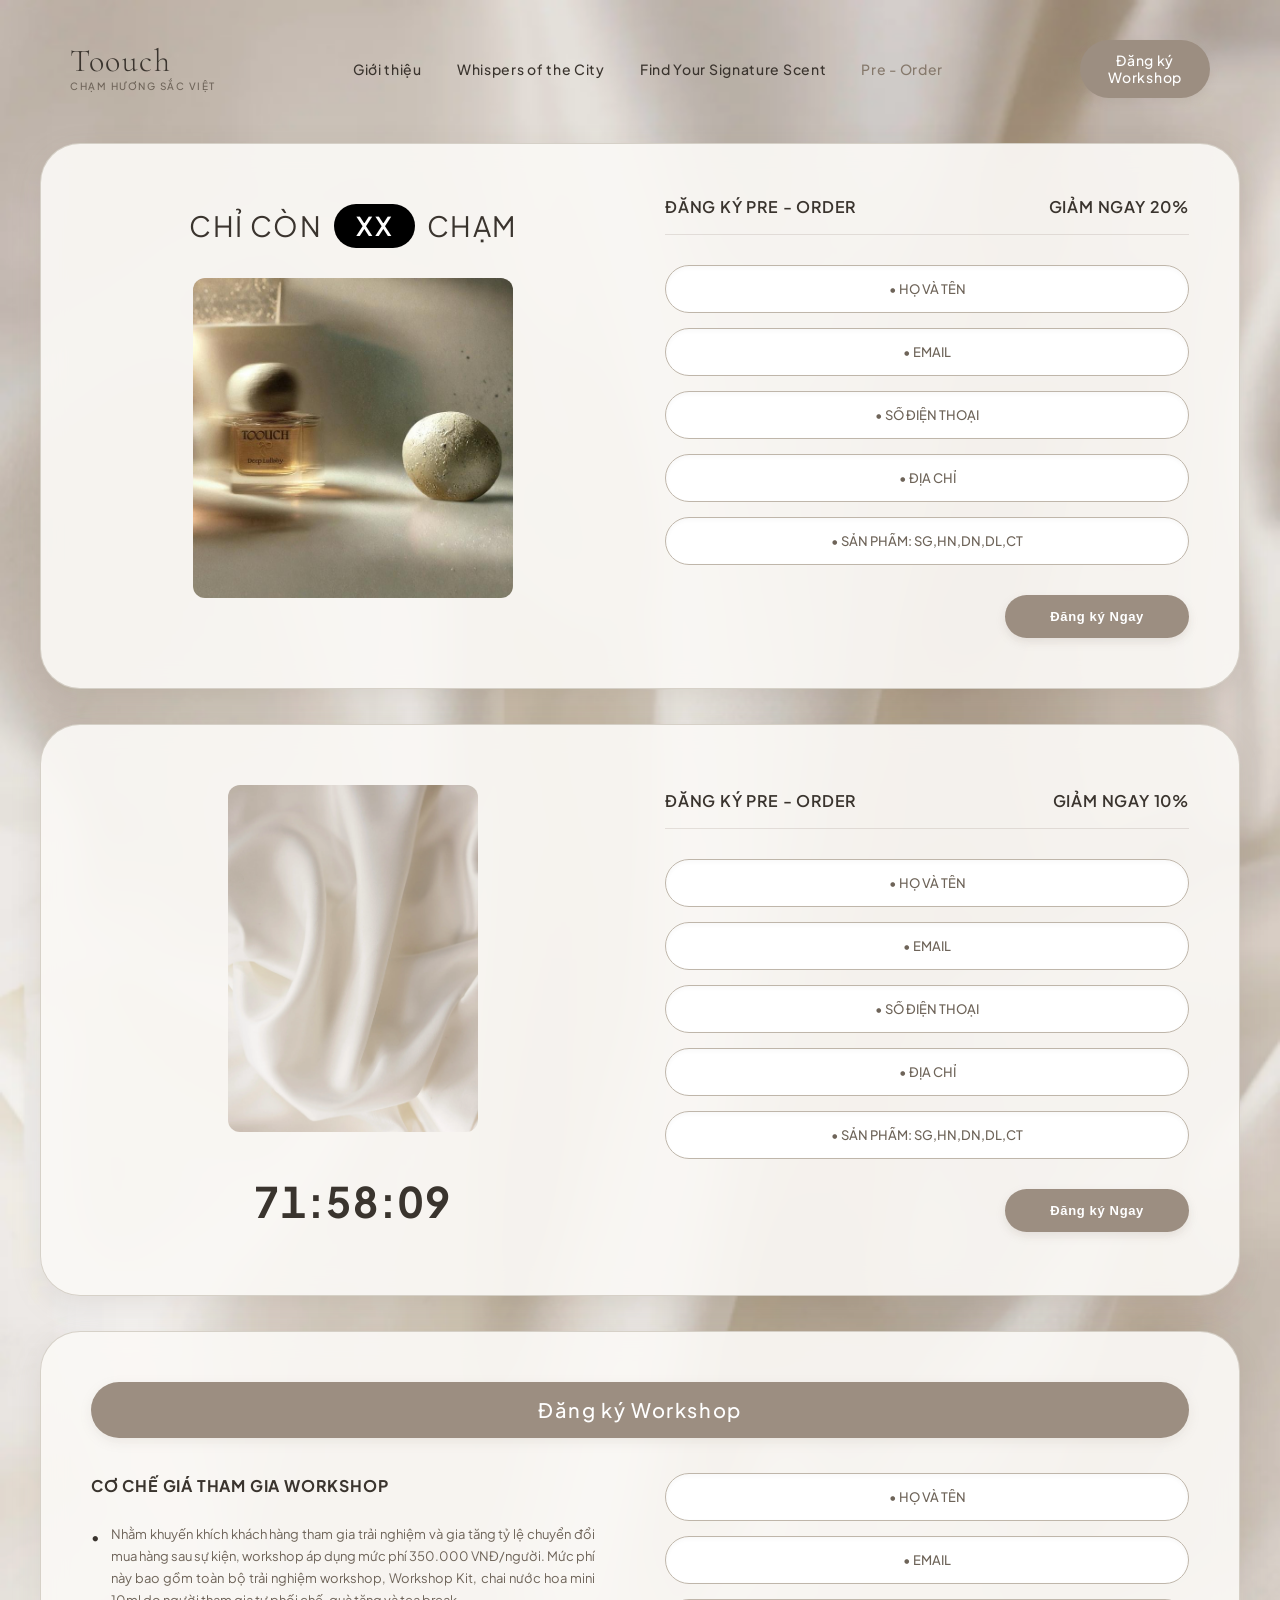
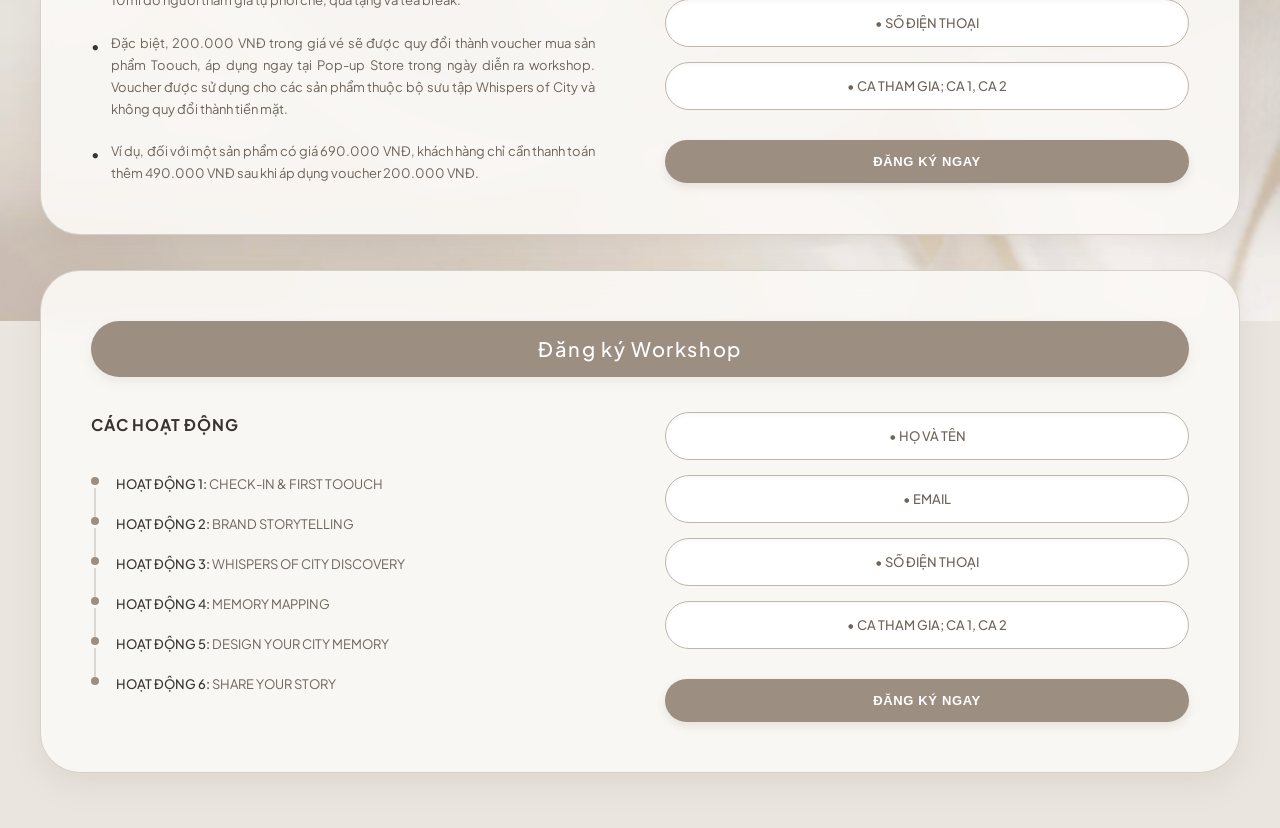
==== order.html @ 0bf2e1f2 "Initial commit of Toouch landing page" ====
<!DOCTYPE html>
<html lang="vi">
<head>
  <meta charset="UTF-8">
  <meta name="viewport" content="width=device-width, initial-scale=1.0">
  <meta name="description" content="Đăng ký Pre-Order và Workshop cùng Toouch - Chạm Hương Sắc Việt.">
  <title>Pre - Order & Đăng ký Workshop | Toouch</title>
  <link rel="stylesheet" href="style.css">
</head>
<body>

  <div class="container">
    <!-- Premium Navigation Header -->
    <header>
      <a href="index.html" class="logo-container">
        <span class="logo-main">Toouch</span>
        <span class="logo-sub">Chạm Hương Sắc Việt</span>
      </a>
      
      <nav>
        <a href="index.html#gioi-thieu">Giới thiệu</a>
        <a href="index.html#whispers">Whispers of the City</a>
        <a href="index.html#find-scent">Find Your Signature Scent</a>
        <a href="order.html" class="active">Pre - Order</a>
      </nav>

      <div class="nav-btn-container">
        <a href="order.html#workshop" class="btn-header">Đăng ký<br>Workshop</a>
      </div>
    </header>

    <!-- 1. PRE-ORDER 20% DISCOUNT SECTION -->
    <section id="pre-order" class="section-card">
      <div class="order-split-layout">
        <!-- Left Side: Status Tag and Perfume Image -->
        <div class="order-left-column">
          <div class="preorder-status-tag">
            CHỈ CÒN <span class="black-pill-tag">xx</span> CHẠM
          </div>
          <div class="preorder-img-wrapper">
            <img src="assets/page_2_img_1.jpeg" class="preorder-img" alt="Toouch Perfume Pre-order 20%">
          </div>
          <!-- Spacer to balance layout -->
          <div></div>
        </div>
        
        <!-- Right Side: Registration Form -->
        <div class="order-right-column">
          <div class="form-header-row">
            <h2 class="form-title">ĐĂNG KÝ PRE - ORDER</h2>
            <span class="discount-highlight">GIẢM NGAY 20%</span>
          </div>
          <form id="preorder-20-form" class="booking-form">
            <div class="form-group">
              <input type="text" class="form-input" placeholder="• HỌ VÀ TÊN" required>
            </div>
            <div class="form-group">
              <input type="email" class="form-input" placeholder="• EMAIL" required>
            </div>
            <div class="form-group">
              <input type="tel" class="form-input" placeholder="• SỐ ĐIỆN THOẠI" required>
            </div>
            <div class="form-group">
              <input type="text" class="form-input" placeholder="• ĐỊA CHỈ" required>
            </div>
            <div class="form-group">
              <input type="text" class="form-input" placeholder="• SẢN PHẨM: SG,HN,DN,DL,CT" required>
            </div>
            <div class="form-submit-row">
              <button type="submit" class="btn-submit">Đăng ký Ngay</button>
            </div>
          </form>
        </div>
      </div>
    </section>

    <!-- 2. PRE-ORDER 10% DISCOUNT SECTION (WITH COUNTDOWN) -->
    <section class="section-card">
      <div class="order-split-layout">
        <!-- Left Side: Portrait Perfume Image and Live Countdown -->
        <div class="order-left-column">
          <div class="preorder-img-wrapper portrait">
            <img src="assets/page_2_img_2.png" class="preorder-img" alt="Toouch Perfume Pre-order 10%">
          </div>
          <div id="countdown-timer" class="countdown-timer">71:58:12</div>
        </div>
        
        <!-- Right Side: Registration Form -->
        <div class="order-right-column">
          <div class="form-header-row">
            <h2 class="form-title">ĐĂNG KÝ PRE - ORDER</h2>
            <span class="discount-highlight">GIẢM NGAY 10%</span>
          </div>
          <form id="preorder-10-form" class="booking-form">
            <div class="form-group">
              <input type="text" class="form-input" placeholder="• HỌ VÀ TÊN" required>
            </div>
            <div class="form-group">
              <input type="email" class="form-input" placeholder="• EMAIL" required>
            </div>
            <div class="form-group">
              <input type="tel" class="form-input" placeholder="• SỐ ĐIỆN THOẠI" required>
            </div>
            <div class="form-group">
              <input type="text" class="form-input" placeholder="• ĐỊA CHỈ" required>
            </div>
            <div class="form-group">
              <input type="text" class="form-input" placeholder="• SẢN PHẨM: SG,HN,DN,DL,CT" required>
            </div>
            <div class="form-submit-row">
              <button type="submit" class="btn-submit">Đăng ký Ngay</button>
            </div>
          </form>
        </div>
      </div>
    </section>

    <!-- 3. WORKSHOP PRICING & MECHANICS SECTION -->
    <section id="workshop" class="section-card">
      <div class="workshop-header-bar">Đăng ký Workshop</div>
      
      <div class="order-split-layout">
        <!-- Left Side: Pricing mechanics & details -->
        <div class="workshop-left-column">
          <h3 class="workshop-column-title">CƠ CHẾ GIÁ THAM GIA WORKSHOP</h3>
          <ul class="workshop-details-list">
            <li>
              Nhằm khuyến khích khách hàng tham gia trải nghiệm và gia tăng tỷ lệ chuyển đổi mua hàng sau sự kiện,
              workshop áp dụng mức phí 350.000 VNĐ/người. Mức phí này bao gồm toàn bộ trải nghiệm workshop,
              Workshop Kit, chai nước hoa mini 10ml do người tham gia tự phối chế, quà tặng và tea break.
            </li>
            <li>
              Đặc biệt, 200.000 VNĐ trong giá vé sẽ được quy đổi thành voucher mua sản phẩm Toouch, áp dụng ngay
              tại Pop-up Store trong ngày diễn ra workshop. Voucher được sử dụng cho các sản phẩm thuộc bộ
              sưu tập Whispers of City và không quy đổi thành tiền mặt.
            </li>
            <li>
              Ví dụ, đối với một sản phẩm có giá 690.000 VNĐ, khách hàng chỉ cần thanh toán thêm 490.000 VNĐ
              sau khi áp dụng voucher 200.000 VNĐ.
            </li>
          </ul>
        </div>
        
        <!-- Right Side: Registration Form -->
        <div class="order-right-column">
          <form id="workshop-pricing-form" class="booking-form">
            <div class="form-group">
              <input type="text" class="form-input" placeholder="• HỌ VÀ TÊN" required>
            </div>
            <div class="form-group">
              <input type="email" class="form-input" placeholder="• EMAIL" required>
            </div>
            <div class="form-group">
              <input type="tel" class="form-input" placeholder="• SỐ ĐIỆN THOẠI" required>
            </div>
            <div class="form-group">
              <input type="text" class="form-input" placeholder="• CA THAM GIA; CA 1, CA 2" required>
            </div>
            <button type="submit" class="btn-submit full-width">ĐĂNG KÝ NGAY</button>
          </form>
        </div>
      </div>
    </section>

    <!-- 4. WORKSHOP ACTIVITIES SECTION -->
    <section class="section-card">
      <div class="workshop-header-bar">Đăng ký Workshop</div>
      
      <div class="order-split-layout">
        <!-- Left Side: List of Workshop activities styled as timeline -->
        <div class="workshop-left-column">
          <h3 class="workshop-column-title">CÁC HOẠT ĐỘNG</h3>
          <div style="margin-top: 10px;">
            <div class="timeline-item">
              <span class="timeline-text">HOẠT ĐỘNG 1:</span> CHECK-IN & FIRST TOOUCH
            </div>
            <div class="timeline-item">
              <span class="timeline-text">HOẠT ĐỘNG 2:</span> BRAND STORYTELLING
            </div>
            <div class="timeline-item">
              <span class="timeline-text">HOẠT ĐỘNG 3:</span> WHISPERS OF CITY DISCOVERY
            </div>
            <div class="timeline-item">
              <span class="timeline-text">HOẠT ĐỘNG 4:</span> MEMORY MAPPING
            </div>
            <div class="timeline-item">
              <span class="timeline-text">HOẠT ĐỘNG 5:</span> DESIGN YOUR CITY MEMORY
            </div>
            <div class="timeline-item">
              <span class="timeline-text">HOẠT ĐỘNG 6:</span> SHARE YOUR STORY
            </div>
          </div>
        </div>
        
        <!-- Right Side: Registration Form -->
        <div class="order-right-column">
          <form id="workshop-activities-form" class="booking-form">
            <div class="form-group">
              <input type="text" class="form-input" placeholder="• HỌ VÀ TÊN" required>
            </div>
            <div class="form-group">
              <input type="email" class="form-input" placeholder="• EMAIL" required>
            </div>
            <div class="form-group">
              <input type="tel" class="form-input" placeholder="• SỐ ĐIỆN THOẠI" required>
            </div>
            <div class="form-group">
              <input type="text" class="form-input" placeholder="• CA THAM GIA; CA 1, CA 2" required>
            </div>
            <button type="submit" class="btn-submit full-width">ĐĂNG KÝ NGAY</button>
          </form>
        </div>
      </div>
    </section>
  </div>

  <script src="script.js"></script>
</body>
</html>
---- style.css ----
/* style.css - Toouch Landing Page Stylesheet */

/* Google Fonts Import */
@import url('https://fonts.googleapis.com/css2?family=Cormorant+Garamond:ital,wght@0,300;0,400;0,600;1,300;1,400&family=Plus+Jakarta+Sans:wght@300;400;500;600;700&display=swap');

/* CSS Variables for Premium Design System */
:root {
  --bg-color: #eae6df;
  --card-bg: #f4f0ea;
  --card-border: #bfb6aa;
  --text-dark: #3a342e;
  --text-muted: #6e6459;
  --accent-brown: #9c8e81;
  --accent-brown-hover: #86796c;
  --accent-card: #e4ded5;
  --font-logo: 'Cormorant Garamond', serif;
  --font-main: 'Plus Jakarta Sans', sans-serif;
  --shadow-subtle: 0 10px 30px rgba(139, 126, 116, 0.15);
  --shadow-input: inset 0 2px 4px rgba(0, 0, 0, 0.03);
}

/* Reset & Base Styles */
* {
  box-sizing: border-box;
  margin: 0;
  padding: 0;
}

html {
  scroll-behavior: smooth;
}

body {
  background-image: url('assets/page_1_img_4.png');
  background-color: var(--bg-color);
  background-repeat: no-repeat;
  background-position: center top;
  background-attachment: fixed;
  background-size: cover;
  font-family: var(--font-main);
  color: var(--text-dark);
  line-height: 1.6;
  padding: 20px 40px;
  min-height: 100vh;
  display: flex;
  flex-direction: column;
  align-items: center;
}

/* Scrollbar styling */
::-webkit-scrollbar {
  width: 8px;
}
::-webkit-scrollbar-track {
  background: var(--bg-color);
}
::-webkit-scrollbar-thumb {
  background: var(--accent-brown);
  border-radius: 4px;
}
::-webkit-scrollbar-thumb:hover {
  background: var(--accent-brown-hover);
}

/* Layout Main Container */
.container {
  max-width: 1200px;
  width: 100%;
}

/* ==========================================================================
   Header / Navigation Styles
   ========================================================================== */
header {
  width: 100%;
  display: flex;
  justify-content: space-between;
  align-items: center;
  padding: 20px 30px;
  margin-bottom: 25px;
}

.logo-container {
  display: flex;
  flex-direction: column;
  align-items: flex-start;
  text-decoration: none;
  color: var(--text-dark);
}

.logo-main {
  font-family: var(--font-logo);
  font-size: 32px;
  font-weight: 300;
  letter-spacing: 0.05em;
  line-height: 1.1;
  text-transform: capitalize;
}

.logo-sub {
  font-size: 10px;
  font-weight: 500;
  letter-spacing: 0.15em;
  text-transform: uppercase;
  color: var(--text-muted);
}

/* Navigation Menu */
nav {
  display: flex;
  align-items: center;
  gap: 35px;
}

nav a {
  text-decoration: none;
  color: var(--text-dark);
  font-size: 14px;
  font-weight: 500;
  letter-spacing: 0.05em;
  transition: color 0.3s ease;
}

nav a:hover, nav a.active {
  color: var(--accent-brown-hover);
}

/* Header Button with Blinking animation indicator */
.nav-btn-container {
  display: flex;
  flex-direction: column;
  align-items: center;
  position: relative;
}

.btn-header {
  background-color: var(--accent-brown);
  color: white;
  text-decoration: none;
  padding: 12px 28px;
  border-radius: 50px;
  font-size: 14px;
  font-weight: 500;
  letter-spacing: 0.05em;
  transition: all 0.3s ease;
  box-shadow: 0 4px 10px rgba(156, 142, 129, 0.2);
  text-align: center;
  white-space: pre-line;
  line-height: 1.2;
  animation: pulse-button 2s infinite ease-in-out;
}

.btn-header:hover {
  background-color: var(--accent-brown-hover);
  transform: translateY(-2px);
  box-shadow: 0 6px 15px rgba(156, 142, 129, 0.35);
  animation-play-state: paused; /* Pause pulsing on hover */
}

/* Pulsing Keyframes for Workshop Button */
@keyframes pulse-button {
  0%, 100% {
    transform: scale(1);
    box-shadow: 0 4px 10px rgba(156, 142, 129, 0.2);
  }
  50% {
    transform: scale(1.04);
    box-shadow: 0 8px 20px rgba(156, 142, 129, 0.45);
    background-color: var(--accent-brown-hover);
  }
}

/* ==========================================================================
   Section Card Styles (Main content wraps)
   ========================================================================== */
.section-card {
  background-color: rgba(250, 248, 245, 0.93);
  backdrop-filter: blur(12px);
  -webkit-backdrop-filter: blur(12px);
  border: 1.5px solid rgba(191, 182, 170, 0.6);
  border-radius: 40px;
  padding: 50px;
  margin-bottom: 35px;
  box-shadow: var(--shadow-subtle);
  position: relative;
  overflow: hidden;
}

/* ==========================================================================
   Page 1 Specific Styles (index.html)
   ========================================================================== */

/* 1. Giới thiệu Section */
.gioi-thieu-content {
  display: grid;
  grid-template-columns: 1.1fr 1.9fr;
  gap: 50px;
  align-items: center;
}

.gioi-thieu-left {
  display: flex;
  justify-content: center;
  position: relative;
}

.gioi-thieu-img-wrapper {
  position: relative;
  width: 100%;
  max-width: 380px;
  aspect-ratio: 1;
}

.gioi-thieu-img {
  width: 100%;
  height: 100%;
  object-fit: cover;
  border-radius: 8px;
}

.gioi-thieu-right {
  display: flex;
  flex-direction: column;
}

.section-title-right {
  font-size: 40px;
  font-weight: 300;
  text-align: right;
  margin-bottom: 30px;
  letter-spacing: 0.05em;
  color: var(--text-dark);
}

.gioi-thieu-text p {
  font-size: 14.5px;
  color: var(--text-muted);
  margin-bottom: 22px;
  text-align: justify;
  line-height: 1.8;
  font-weight: 300;
}

.gioi-thieu-text p:last-child {
  margin-bottom: 0;
}

/* 2. Whispers of the City - Common layout */
.whispers-header {
  display: flex;
  justify-content: space-between;
  align-items: baseline;
  margin-bottom: 40px;
}

.whispers-title {
  font-size: 32px;
  font-weight: 400;
  letter-spacing: 0.03em;
}

.whispers-subtitle {
  font-size: 24px;
  font-weight: 300;
  color: var(--text-muted);
  letter-spacing: 0.03em;
}

/* 3. Whispers of the City - Combined 3D Flip Grid */
.scent-grid {
  display: flex;
  flex-direction: column;
  gap: 40px;
  align-items: center;
}

.scent-row-top {
  display: flex;
  justify-content: center;
  gap: 40px;
  width: 100%;
  flex-wrap: wrap;
}

.scent-row-bottom {
  display: flex;
  justify-content: center;
  gap: 40px;
  width: 100%;
  flex-wrap: wrap;
}

/* 3D Flip Card Container */
.flip-card {
  background-color: transparent;
  width: 230px;
  height: 310px;
  perspective: 1000px;
  cursor: pointer;
}

.flip-card-inner {
  position: relative;
  width: 100%;
  height: 100%;
  text-align: center;
  transition: transform 0.8s cubic-bezier(0.4, 0, 0.2, 1);
  transform-style: preserve-3d;
  box-shadow: 0 4px 15px rgba(0, 0, 0, 0.04);
  border-radius: 45px;
}

.flip-card:hover .flip-card-inner {
  transform: rotateY(180deg);
}

.flip-card-front, .flip-card-back {
  position: absolute;
  width: 100%;
  height: 100%;
  -webkit-backface-visibility: hidden;
  backface-visibility: hidden;
  border-radius: 45px;
  border: none;
}

/* Front Side: Perfume Bottle with Warm Grey Background */
.flip-card-front {
  background-color: #b0a498;
  display: flex;
  justify-content: center;
  align-items: center;
  padding: 30px;
  box-shadow: inset 0 0 20px rgba(0,0,0,0.06);
}

.flip-card-front .bottle-img {
  width: 100%;
  height: auto;
  max-height: 220px;
  object-fit: contain;
  filter: drop-shadow(0 10px 15px rgba(0,0,0,0.18));
  transition: transform 0.4s ease;
}

.flip-card:hover .flip-card-front .bottle-img {
  transform: scale(0.9);
}

/* Back Side: Description and Notes */
.flip-card-back {
  background-color: #ede9e3;
  color: var(--text-dark);
  transform: rotateY(180deg);
  display: flex;
  flex-direction: column;
  align-items: center;
  justify-content: center;
  padding: 25px 20px;
  box-shadow: inset 0 0 20px rgba(0,0,0,0.02);
}

.scent-name {
  font-size: 15px;
  font-weight: 700;
  margin-bottom: 12px;
  color: var(--text-dark);
  letter-spacing: 0.05em;
  text-transform: uppercase;
  border-bottom: 1.5px solid rgba(156, 142, 129, 0.3);
  padding-bottom: 6px;
  width: 80%;
  text-align: center;
}

.scent-desc {
  font-size: 12px;
  color: var(--text-muted);
  line-height: 1.6;
  font-weight: 500;
  text-align: justify;
}

/* 5. Find Your Signature Scent Section */
.signature-content {
  display: flex;
  flex-direction: column;
  align-items: center;
  justify-content: center;
  padding: 70px 50px;
  text-align: center;
}

.signature-link {
  font-family: var(--font-main);
  font-size: 36px;
  font-weight: 400;
  color: var(--text-dark);
  text-decoration: none;
  border-bottom: 2px solid var(--text-dark);
  padding-bottom: 8px;
  margin-top: 20px;
  margin-bottom: 12px;
  letter-spacing: 0.03em;
  transition: all 0.3s ease;
}

.signature-link:hover {
  color: var(--accent-brown);
  border-bottom-color: var(--accent-brown);
  letter-spacing: 0.05em;
}

.signature-note {
  font-size: 15px;
  color: var(--text-muted);
  font-weight: 300;
  letter-spacing: 0.05em;
}


/* ==========================================================================
   Page 2 Specific Styles (order.html)
   ========================================================================== */

/* Split Row layout: Image + Info Left, Form Right */
.order-split-layout {
  display: grid;
  grid-template-columns: 1fr 1fr;
  gap: 50px;
  align-items: stretch;
}

.order-left-column {
  display: flex;
  flex-direction: column;
  justify-content: space-between;
  align-items: center;
  padding: 10px 0;
}

.order-right-column {
  display: flex;
  flex-direction: column;
  justify-content: center;
}

/* Badge/Info at the top-left */
.preorder-status-tag {
  font-size: 28px;
  font-weight: 400;
  color: var(--text-dark);
  letter-spacing: 0.05em;
  margin-bottom: 20px;
  display: flex;
  align-items: center;
  gap: 12px;
  text-transform: uppercase;
}

.black-pill-tag {
  background-color: #000;
  color: #fff;
  border-radius: 50px;
  padding: 3px 22px;
  font-weight: 600;
  font-size: 26px;
  display: inline-flex;
  justify-content: center;
  align-items: center;
  min-width: 80px;
  height: 44px;
}

.preorder-img-wrapper {
  width: 100%;
  max-width: 320px;
  aspect-ratio: 1;
  display: flex;
  justify-content: center;
  align-items: center;
  margin-bottom: 20px;
}

.preorder-img {
  width: 100%;
  height: 100%;
  object-fit: cover;
  border-radius: 12px;
}

/* Height customized vertical image for second block */
.preorder-img-wrapper.portrait {
  aspect-ratio: 0.72;
  max-width: 250px;
}

.countdown-timer {
  font-size: 42px;
  font-weight: 700;
  letter-spacing: 0.05em;
  color: var(--text-dark);
  margin-top: 15px;
  font-variant-numeric: tabular-nums;
}

/* Form Styles */
.form-header-row {
  display: flex;
  justify-content: space-between;
  align-items: center;
  margin-bottom: 30px;
  border-bottom: 1px solid rgba(139, 126, 116, 0.2);
  padding-bottom: 15px;
}

.form-title {
  font-size: 16px;
  font-weight: 600;
  letter-spacing: 0.05em;
  color: var(--text-dark);
}

.discount-highlight {
  font-size: 16px;
  font-weight: 600;
  color: var(--text-dark);
  letter-spacing: 0.05em;
}

.booking-form {
  display: flex;
  flex-direction: column;
  gap: 15px;
  width: 100%;
  position: relative;
}

.form-group {
  width: 100%;
}

.form-input {
  width: 100%;
  background-color: white;
  border: 1px solid var(--card-border);
  border-radius: 30px;
  padding: 15px 25px;
  font-size: 13px;
  font-weight: 500;
  color: var(--text-dark);
  font-family: var(--font-main);
  text-align: center;
  outline: none;
  transition: all 0.3s ease;
  box-shadow: var(--shadow-input);
}

.form-input::placeholder {
  color: var(--text-muted);
  font-weight: 500;
}

.form-input:focus {
  border-color: var(--text-dark);
  box-shadow: 0 0 0 2px rgba(156, 142, 129, 0.2);
}

/* Form Buttons */
.form-submit-row {
  display: flex;
  justify-content: flex-end;
  margin-top: 15px;
}

.btn-submit {
  background-color: var(--accent-brown);
  color: white;
  border: none;
  border-radius: 50px;
  padding: 14px 45px;
  font-size: 13px;
  font-weight: 600;
  letter-spacing: 0.05em;
  cursor: pointer;
  transition: all 0.3s ease;
  box-shadow: 0 4px 10px rgba(156, 142, 129, 0.2);
}

.btn-submit:hover {
  background-color: var(--accent-brown-hover);
  transform: translateY(-2px);
  box-shadow: 0 6px 15px rgba(156, 142, 129, 0.3);
}

.btn-submit:active {
  transform: translateY(0);
}

/* Full Width button for Workshop Forms */
.btn-submit.full-width {
  width: 100%;
  margin-top: 15px;
  text-transform: uppercase;
}

/* Workshop Header Bar */
.workshop-header-bar {
  background-color: var(--accent-brown);
  color: white;
  border-radius: 50px;
  padding: 12px 0;
  text-align: center;
  font-size: 20px;
  font-weight: 500;
  letter-spacing: 0.08em;
  margin-bottom: 35px;
  box-shadow: 0 4px 12px rgba(156, 142, 129, 0.15);
}

.workshop-left-column {
  display: flex;
  flex-direction: column;
  justify-content: flex-start;
  padding-right: 20px;
}

.workshop-column-title {
  font-size: 16px;
  font-weight: 700;
  letter-spacing: 0.05em;
  color: var(--text-dark);
  margin-bottom: 25px;
  text-transform: uppercase;
}

/* Bullet list structure matching PDF */
.workshop-details-list {
  list-style: none;
  display: flex;
  flex-direction: column;
  gap: 20px;
}

.workshop-details-list li {
  font-size: 13px;
  color: var(--text-muted);
  line-height: 1.7;
  position: relative;
  padding-left: 20px;
  text-align: justify;
}

.workshop-details-list li::before {
  content: "•";
  position: absolute;
  left: 0;
  top: 0;
  font-size: 16px;
  color: var(--text-dark);
}

/* Timeline specific styling for Activities */
.timeline-item {
  font-size: 13px;
  color: var(--text-muted);
  line-height: 1.7;
  padding-left: 25px;
  position: relative;
  margin-bottom: 18px;
}

.timeline-item:last-child {
  margin-bottom: 0;
}

.timeline-item::before {
  content: "";
  position: absolute;
  left: 0;
  top: 4px;
  width: 8px;
  height: 8px;
  border-radius: 50%;
  background-color: var(--accent-brown);
}

.timeline-item::after {
  content: "";
  position: absolute;
  left: 3px;
  top: 15px;
  width: 2px;
  height: calc(100% + 8px);
  background-color: rgba(156, 142, 129, 0.3);
}

.timeline-item:last-child::after {
  display: none;
}

.timeline-text {
  font-weight: 500;
  color: var(--text-dark);
}

/* ==========================================================================
   Toast / Notification Component Styles
   ========================================================================== */
.toast-container {
  position: fixed;
  bottom: 30px;
  right: 30px;
  z-index: 1000;
  display: flex;
  flex-direction: column;
  gap: 15px;
}

.toast {
  background: rgba(250, 248, 245, 0.95);
  border: 1px solid var(--accent-brown);
  border-left: 5px solid var(--accent-brown);
  padding: 18px 25px;
  border-radius: 12px;
  box-shadow: 0 10px 30px rgba(0,0,0,0.1);
  display: flex;
  align-items: center;
  gap: 15px;
  min-width: 320px;
  max-width: 450px;
  backdrop-filter: blur(10px);
  transform: translateX(120%);
  transition: transform 0.4s cubic-bezier(0.175, 0.885, 0.32, 1.275);
}

.toast.show {
  transform: translateX(0);
}

.toast-icon {
  width: 24px;
  height: 24px;
  border-radius: 50%;
  background-color: var(--accent-brown);
  color: white;
  display: flex;
  align-items: center;
  justify-content: center;
  font-weight: bold;
  font-size: 14px;
}

.toast-content {
  display: flex;
  flex-direction: column;
}

.toast-title {
  font-weight: 600;
  font-size: 14px;
  color: var(--text-dark);
}

.toast-message {
  font-size: 12px;
  color: var(--text-muted);
  margin-top: 2px;
}

/* ==========================================================================
   Responsive Grid Adaptations
   ========================================================================== */
@media (max-width: 992px) {
  body {
    padding: 20px;
  }
  
  header {
    flex-direction: column;
    gap: 20px;
    padding: 10px 0;
  }

  nav {
    flex-wrap: wrap;
    justify-content: center;
    gap: 20px;
  }

  .gioi-thieu-content {
    grid-template-columns: 1fr;
    gap: 30px;
  }

  .gioi-thieu-left {
    order: 2;
  }

  .gioi-thieu-right {
    order: 1;
  }

  .section-title-right {
    text-align: center;
  }

  .order-split-layout {
    grid-template-columns: 1fr;
    gap: 40px;
  }

  .order-left-column {
    border-bottom: 1px dashed var(--card-border);
    padding-bottom: 30px;
  }
}

@media (max-width: 576px) {
  .section-card {
    padding: 30px 20px;
  }

  .whispers-header {
    flex-direction: column;
    align-items: center;
    gap: 10px;
    text-align: center;
  }

  .bottle-row-top, .bottle-row-bottom, .scent-row-top, .scent-row-bottom {
    gap: 20px;
  }

  .scent-card {
    width: 100%;
    min-height: auto;
  }

  .signature-link {
    font-size: 24px;
  }
  
  .preorder-status-tag {
    font-size: 22px;
  }
  
  .black-pill-tag {
    font-size: 20px;
    min-width: 60px;
    height: 36px;
  }

  .countdown-timer {
    font-size: 32px;
  }

  .form-header-row {
    flex-direction: column;
    gap: 5px;
    align-items: flex-start;
  }
}
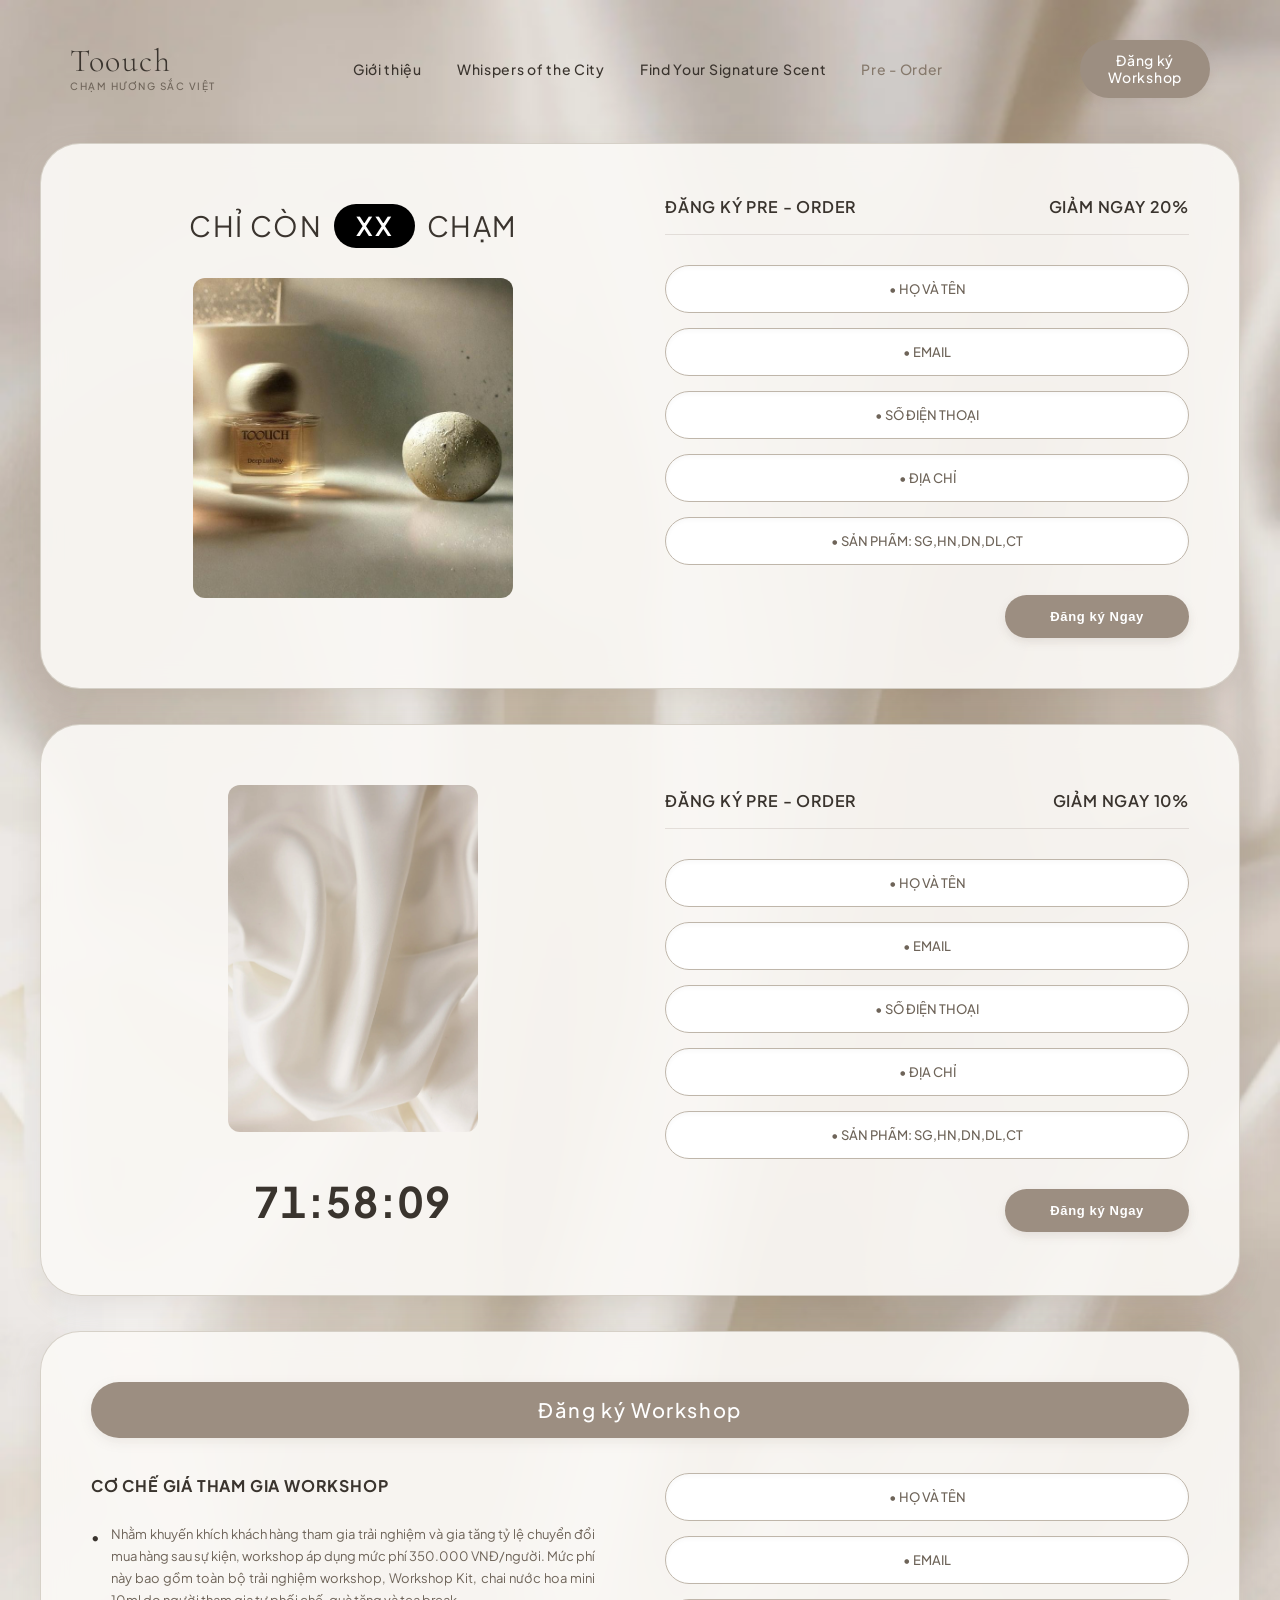
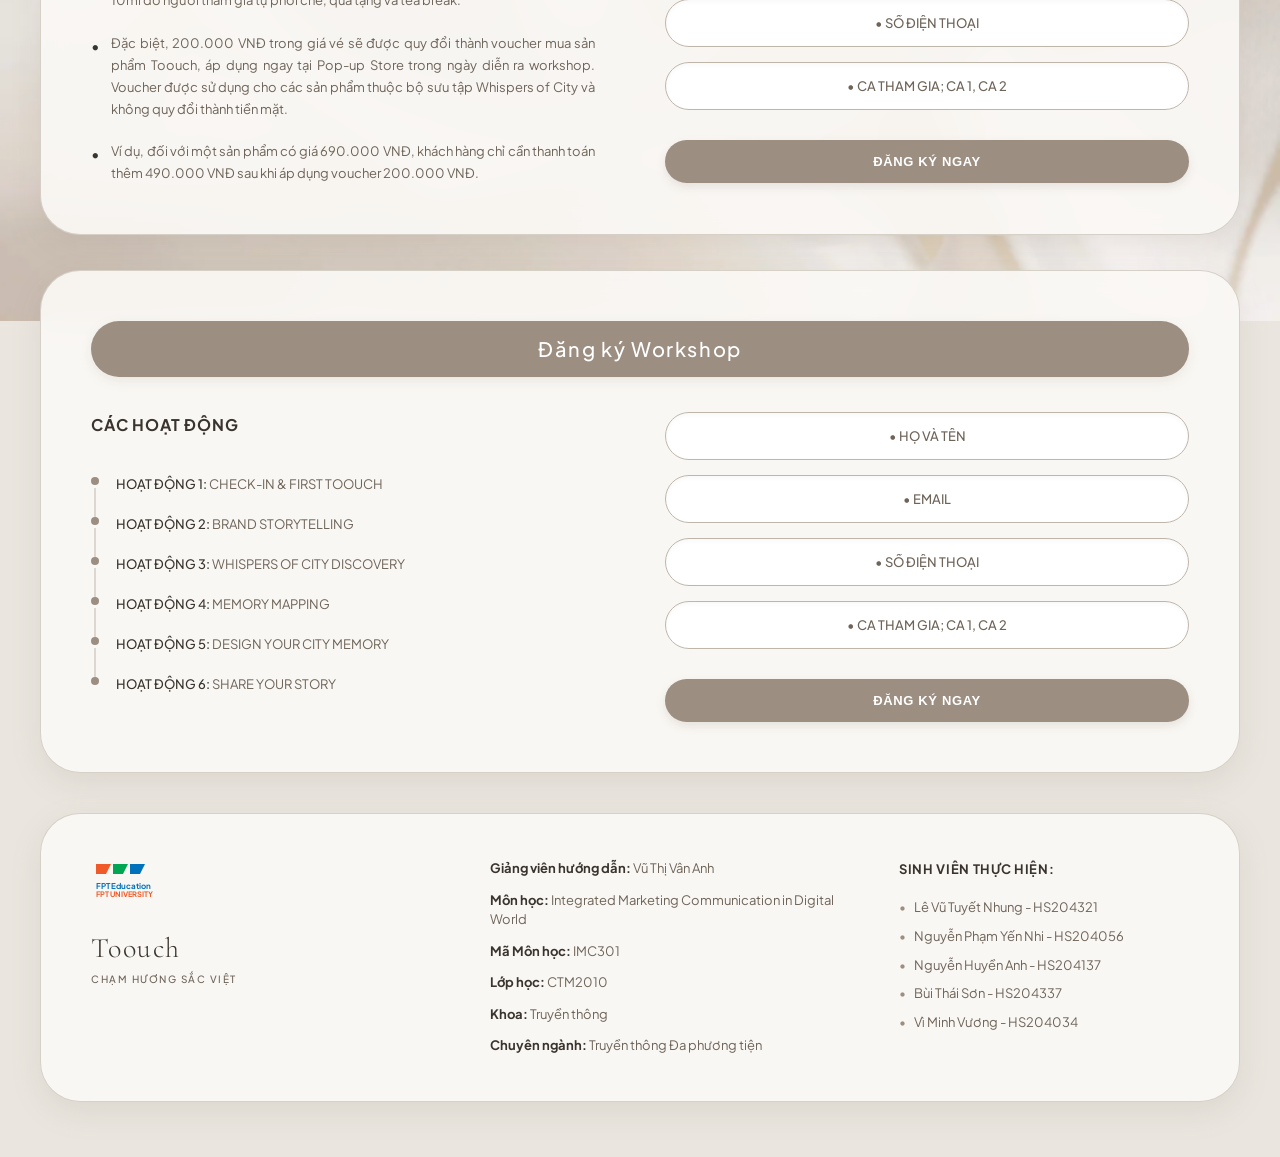
==== commit 38392106: "Add logo favicon and FPT Education university project footer" ====
--- a/order.html
+++ b/order.html
@@ -6,6 +6,7 @@
   <meta name="description" content="Đăng ký Pre-Order và Workshop cùng Toouch - Chạm Hương Sắc Việt.">
   <title>Pre - Order & Đăng ký Workshop | Toouch</title>
   <link rel="stylesheet" href="style.css">
+  <link rel="icon" type="image/png" href="assets/page_1_img_6.png">
 </head>
 <body>
 
@@ -212,6 +213,51 @@
         </div>
       </div>
     </section>
+
+    <!-- Footer Section -->
+    <footer class="section-card footer-card">
+      <div class="footer-layout">
+        <!-- Footer Left: Logos & Title -->
+        <div class="footer-left">
+          <div class="fpt-logo">
+            <svg class="fpt-svg" viewBox="0 0 120 40" width="120" height="40">
+              <path d="M5 5h15l-5 10H5z" fill="#f05a28" />
+              <path d="M22 5h15l-5 10H22z" fill="#00a651" />
+              <path d="M39 5h15l-5 10H39z" fill="#0072bc" />
+              <text x="5" y="30" font-family="'Plus Jakarta Sans', sans-serif" font-size="8" font-weight="bold" fill="#0072bc">FPT Education</text>
+              <text x="5" y="38" font-family="'Plus Jakarta Sans', sans-serif" font-size="7.5" font-weight="bold" fill="#f05a28">FPT UNIVERSITY</text>
+            </svg>
+          </div>
+          <div class="footer-brand">
+            <span class="footer-brand-title">Toouch</span>
+            <span class="footer-brand-sub">Chạm Hương Sắc Việt</span>
+          </div>
+        </div>
+        
+        <!-- Footer Right: Course and Student info -->
+        <div class="footer-right">
+          <div class="footer-info-col">
+            <div class="footer-info-item"><strong>Giảng viên hướng dẫn:</strong> Vũ Thị Vân Anh</div>
+            <div class="footer-info-item"><strong>Môn học:</strong> Integrated Marketing Communication in Digital World</div>
+            <div class="footer-info-item"><strong>Mã Môn học:</strong> IMC301</div>
+            <div class="footer-info-item"><strong>Lớp học:</strong> CTM2010</div>
+            <div class="footer-info-item"><strong>Khoa:</strong> Truyền thông</div>
+            <div class="footer-info-item"><strong>Chuyên ngành:</strong> Truyền thông Đa phương tiện</div>
+          </div>
+          
+          <div class="footer-info-col">
+            <div class="footer-info-title">Sinh viên thực hiện:</div>
+            <ul class="footer-student-list">
+              <li>Lê Vũ Tuyết Nhung - HS204321</li>
+              <li>Nguyễn Phạm Yến Nhi - HS204056</li>
+              <li>Nguyễn Huyền Anh - HS204137</li>
+              <li>Bùi Thái Sơn - HS204337</li>
+              <li>Vì Minh Vương - HS204034</li>
+            </ul>
+          </div>
+        </div>
+      </div>
+    </footer>
   </div>
 
   <script src="script.js"></script>
--- a/style.css
+++ b/style.css
@@ -861,3 +861,114 @@
     align-items: flex-start;
   }
 }
+
+/* ==========================================================================
+   Footer Component Styles
+   ========================================================================== */
+.footer-card {
+  margin-top: 40px;
+  padding: 45px 50px;
+}
+
+.footer-layout {
+  display: grid;
+  grid-template-columns: 1fr 2fr;
+  gap: 50px;
+  align-items: start;
+}
+
+.footer-left {
+  display: flex;
+  flex-direction: column;
+  gap: 20px;
+}
+
+.fpt-logo {
+  display: block;
+}
+
+.footer-brand {
+  display: flex;
+  flex-direction: column;
+}
+
+.footer-brand-title {
+  font-family: var(--font-logo);
+  font-size: 28px;
+  font-weight: 300;
+  letter-spacing: 0.05em;
+  color: var(--text-dark);
+}
+
+.footer-brand-sub {
+  font-size: 10px;
+  font-weight: 500;
+  letter-spacing: 0.15em;
+  text-transform: uppercase;
+  color: var(--text-muted);
+}
+
+.footer-right {
+  display: grid;
+  grid-template-columns: 1.12fr 0.88fr;
+  gap: 40px;
+}
+
+.footer-info-col {
+  display: flex;
+  flex-direction: column;
+  gap: 12px;
+}
+
+.footer-info-title {
+  font-weight: 700;
+  font-size: 13px;
+  color: var(--text-dark);
+  text-transform: uppercase;
+  letter-spacing: 0.05em;
+  margin-bottom: 5px;
+}
+
+.footer-info-item {
+  font-size: 13px;
+  color: var(--text-muted);
+  line-height: 1.5;
+}
+
+.footer-info-item strong {
+  color: var(--text-dark);
+}
+
+.footer-student-list {
+  list-style: none;
+  display: flex;
+  flex-direction: column;
+  gap: 8px;
+}
+
+.footer-student-list li {
+  font-size: 13px;
+  color: var(--text-muted);
+  position: relative;
+  padding-left: 15px;
+}
+
+.footer-student-list li::before {
+  content: "•";
+  position: absolute;
+  left: 0;
+  color: var(--accent-brown);
+}
+
+@media (max-width: 768px) {
+  .footer-layout {
+    grid-template-columns: 1fr;
+    gap: 30px;
+  }
+  
+  .footer-right {
+    grid-template-columns: 1fr;
+    gap: 20px;
+  }
+}
+
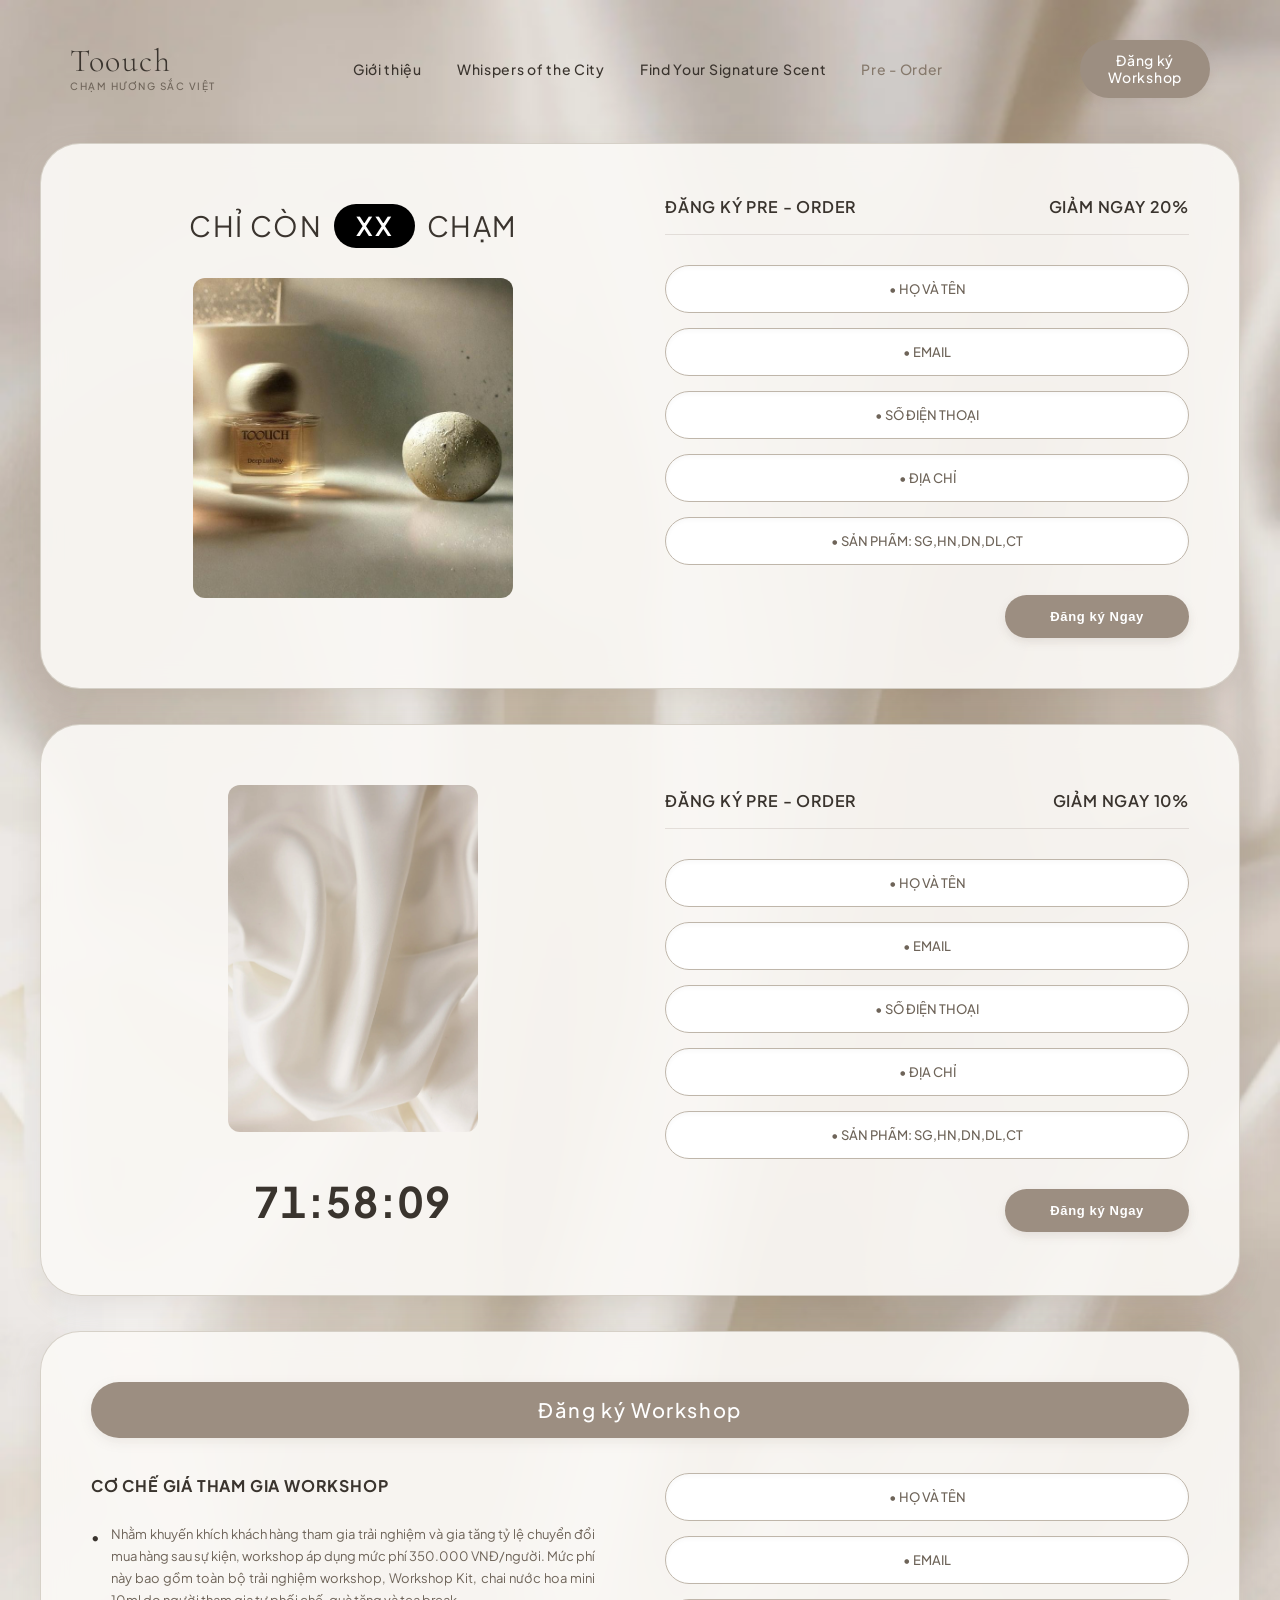
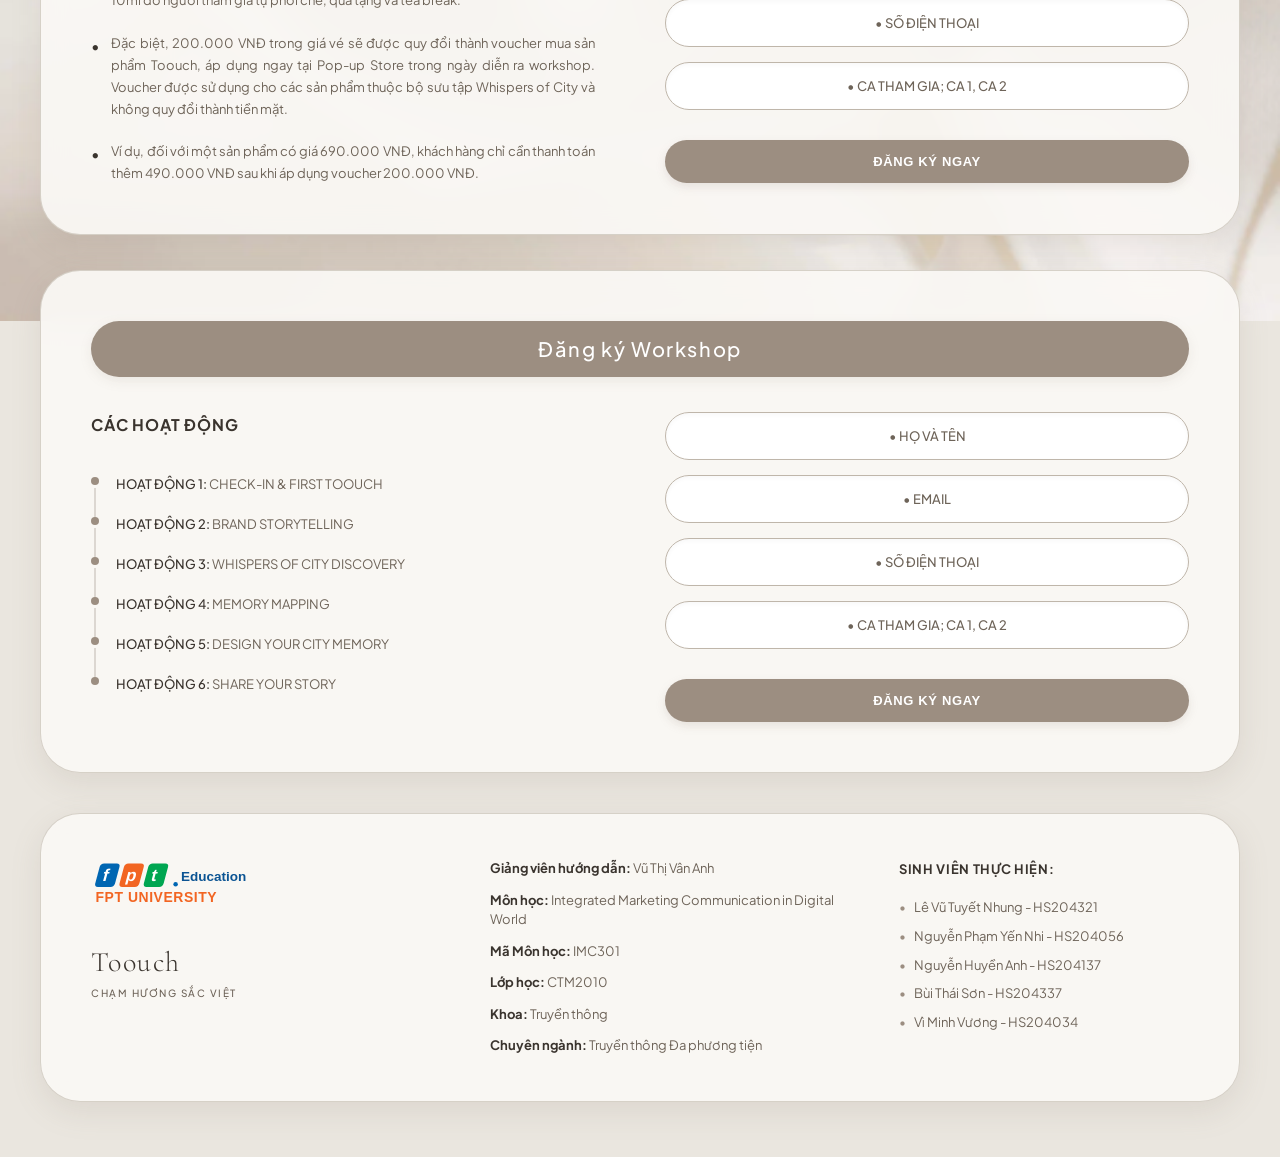
==== commit 2ee2cf0a: "Update FPT Education and FPT University logos in footer with pixel-perfect SVG" ====
--- a/order.html
+++ b/order.html
@@ -220,12 +220,20 @@
         <!-- Footer Left: Logos & Title -->
         <div class="footer-left">
           <div class="fpt-logo">
-            <svg class="fpt-svg" viewBox="0 0 120 40" width="120" height="40">
-              <path d="M5 5h15l-5 10H5z" fill="#f05a28" />
-              <path d="M22 5h15l-5 10H22z" fill="#00a651" />
-              <path d="M39 5h15l-5 10H39z" fill="#0072bc" />
-              <text x="5" y="30" font-family="'Plus Jakarta Sans', sans-serif" font-size="8" font-weight="bold" fill="#0072bc">FPT Education</text>
-              <text x="5" y="38" font-family="'Plus Jakarta Sans', sans-serif" font-size="7.5" font-weight="bold" fill="#f05a28">FPT UNIVERSITY</text>
+            <svg class="fpt-svg" viewBox="0 0 200 60" width="180" height="54">
+              <g transform="skewX(-15)">
+                <rect x="12" y="5" width="22" height="26" rx="4" fill="#0066b2" />
+                <text x="18" y="24" font-family="'Arial', sans-serif" font-weight="bold" font-size="19" fill="#ffffff">f</text>
+                
+                <rect x="39" y="5" width="22" height="26" rx="4" fill="#f26522" />
+                <text x="44" y="24" font-family="'Arial', sans-serif" font-weight="bold" font-size="19" fill="#ffffff">p</text>
+                
+                <rect x="66" y="5" width="22" height="26" rx="4" fill="#00a651" />
+                <text x="72" y="24" font-family="'Arial', sans-serif" font-weight="bold" font-size="19" fill="#ffffff">t</text>
+              </g>
+              <circle cx="94" cy="28" r="2.5" fill="#0066b2" />
+              <text x="100" y="24" font-family="'Arial', sans-serif" font-weight="bold" font-size="15" fill="#0b5493">Education</text>
+              <text x="5" y="48" font-family="'Arial Black', 'Impact', sans-serif" font-size="15.5" font-weight="900" letter-spacing="0.04em" fill="#f26522">FPT UNIVERSITY</text>
             </svg>
           </div>
           <div class="footer-brand">
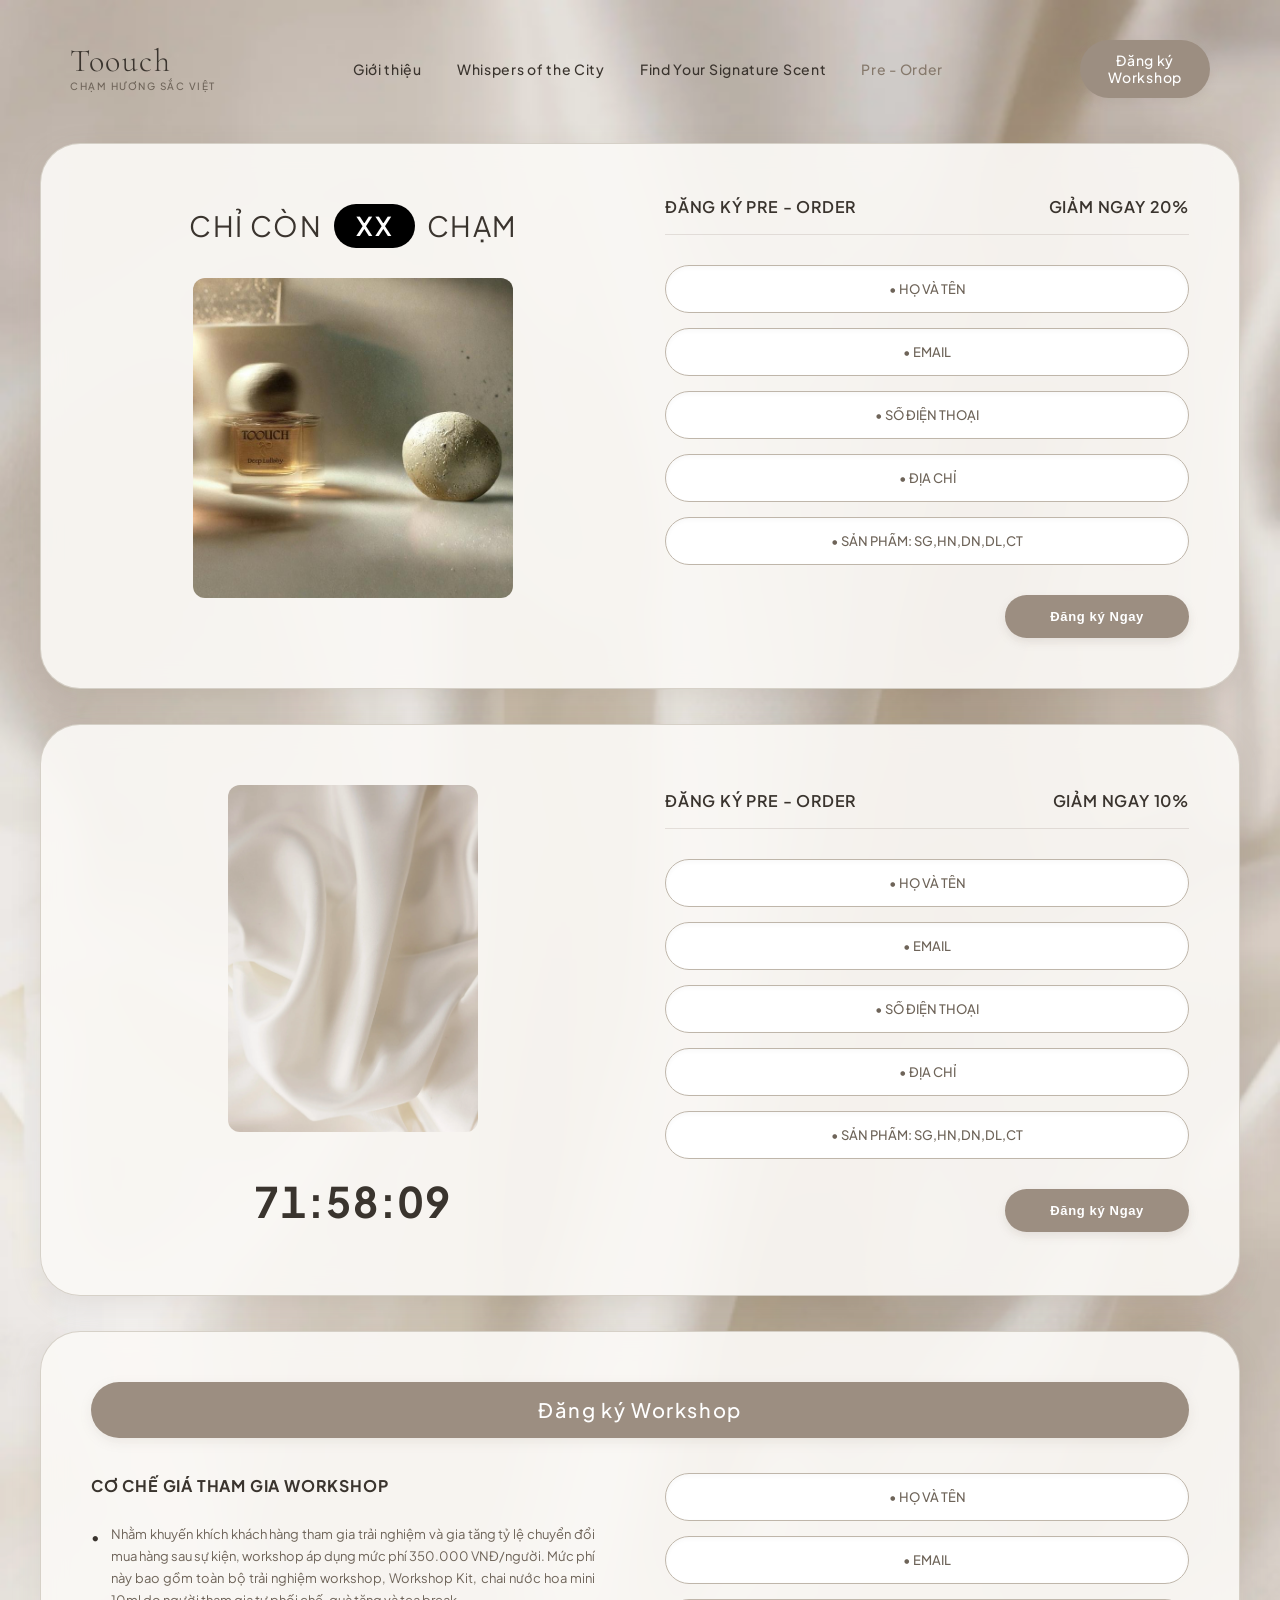
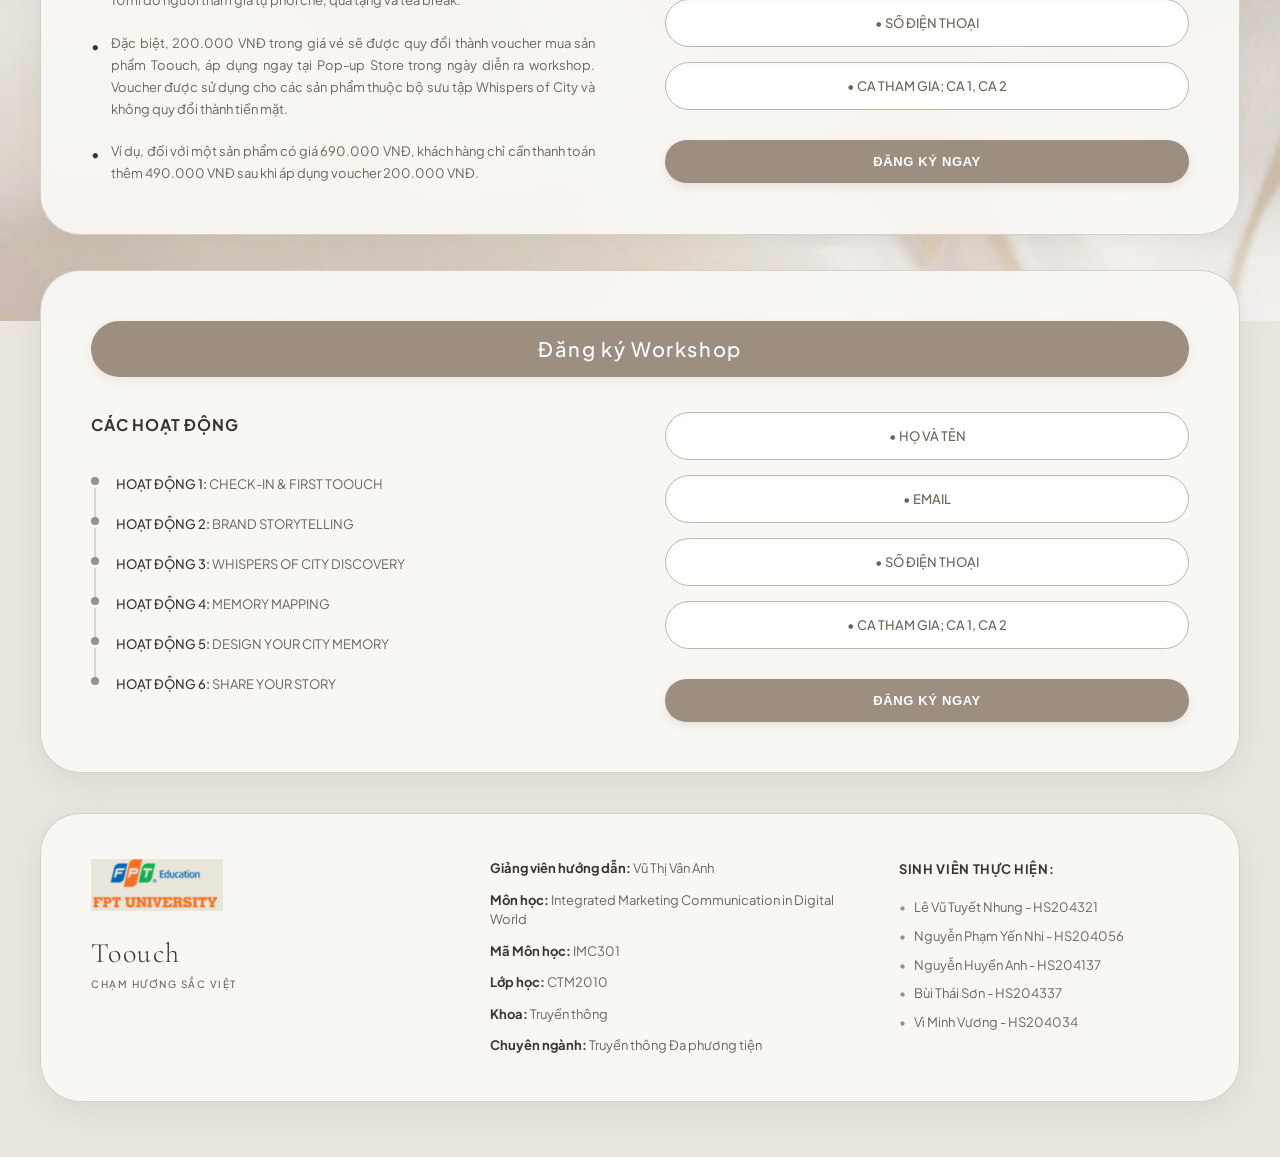
==== commit afa5b84e: "Use actual FPT University logo image in the footer" ====
--- a/order.html
+++ b/order.html
@@ -220,21 +220,7 @@
         <!-- Footer Left: Logos & Title -->
         <div class="footer-left">
           <div class="fpt-logo">
-            <svg class="fpt-svg" viewBox="0 0 200 60" width="180" height="54">
-              <g transform="skewX(-15)">
-                <rect x="12" y="5" width="22" height="26" rx="4" fill="#0066b2" />
-                <text x="18" y="24" font-family="'Arial', sans-serif" font-weight="bold" font-size="19" fill="#ffffff">f</text>
-                
-                <rect x="39" y="5" width="22" height="26" rx="4" fill="#f26522" />
-                <text x="44" y="24" font-family="'Arial', sans-serif" font-weight="bold" font-size="19" fill="#ffffff">p</text>
-                
-                <rect x="66" y="5" width="22" height="26" rx="4" fill="#00a651" />
-                <text x="72" y="24" font-family="'Arial', sans-serif" font-weight="bold" font-size="19" fill="#ffffff">t</text>
-              </g>
-              <circle cx="94" cy="28" r="2.5" fill="#0066b2" />
-              <text x="100" y="24" font-family="'Arial', sans-serif" font-weight="bold" font-size="15" fill="#0b5493">Education</text>
-              <text x="5" y="48" font-family="'Arial Black', 'Impact', sans-serif" font-size="15.5" font-weight="900" letter-spacing="0.04em" fill="#f26522">FPT UNIVERSITY</text>
-            </svg>
+            <img src="assets/fpt_logo.png" class="fpt-logo-img" alt="FPT University Logo">
           </div>
           <div class="footer-brand">
             <span class="footer-brand-title">Toouch</span>
--- a/style.css
+++ b/style.css
@@ -887,6 +887,12 @@
   display: block;
 }
 
+.fpt-logo-img {
+  height: 52px;
+  width: auto;
+  display: block;
+}
+
 .footer-brand {
   display: flex;
   flex-direction: column;
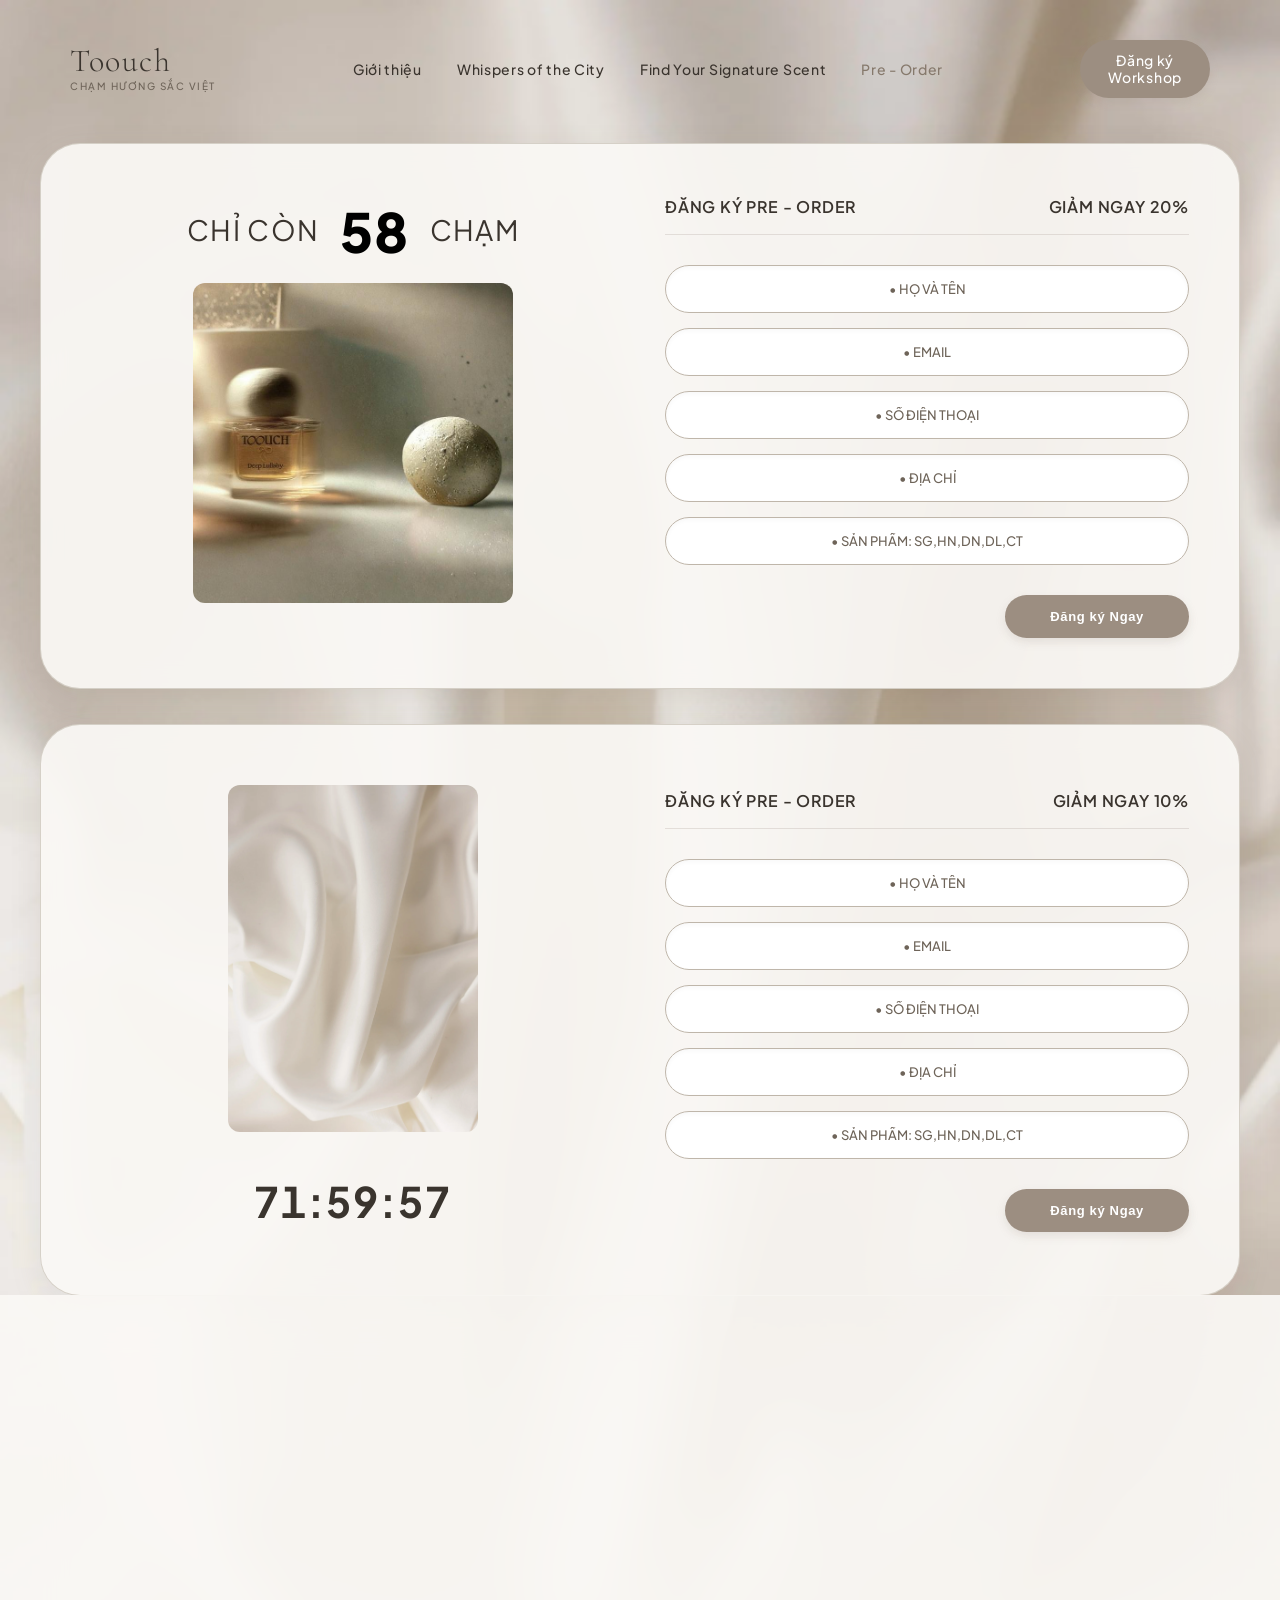
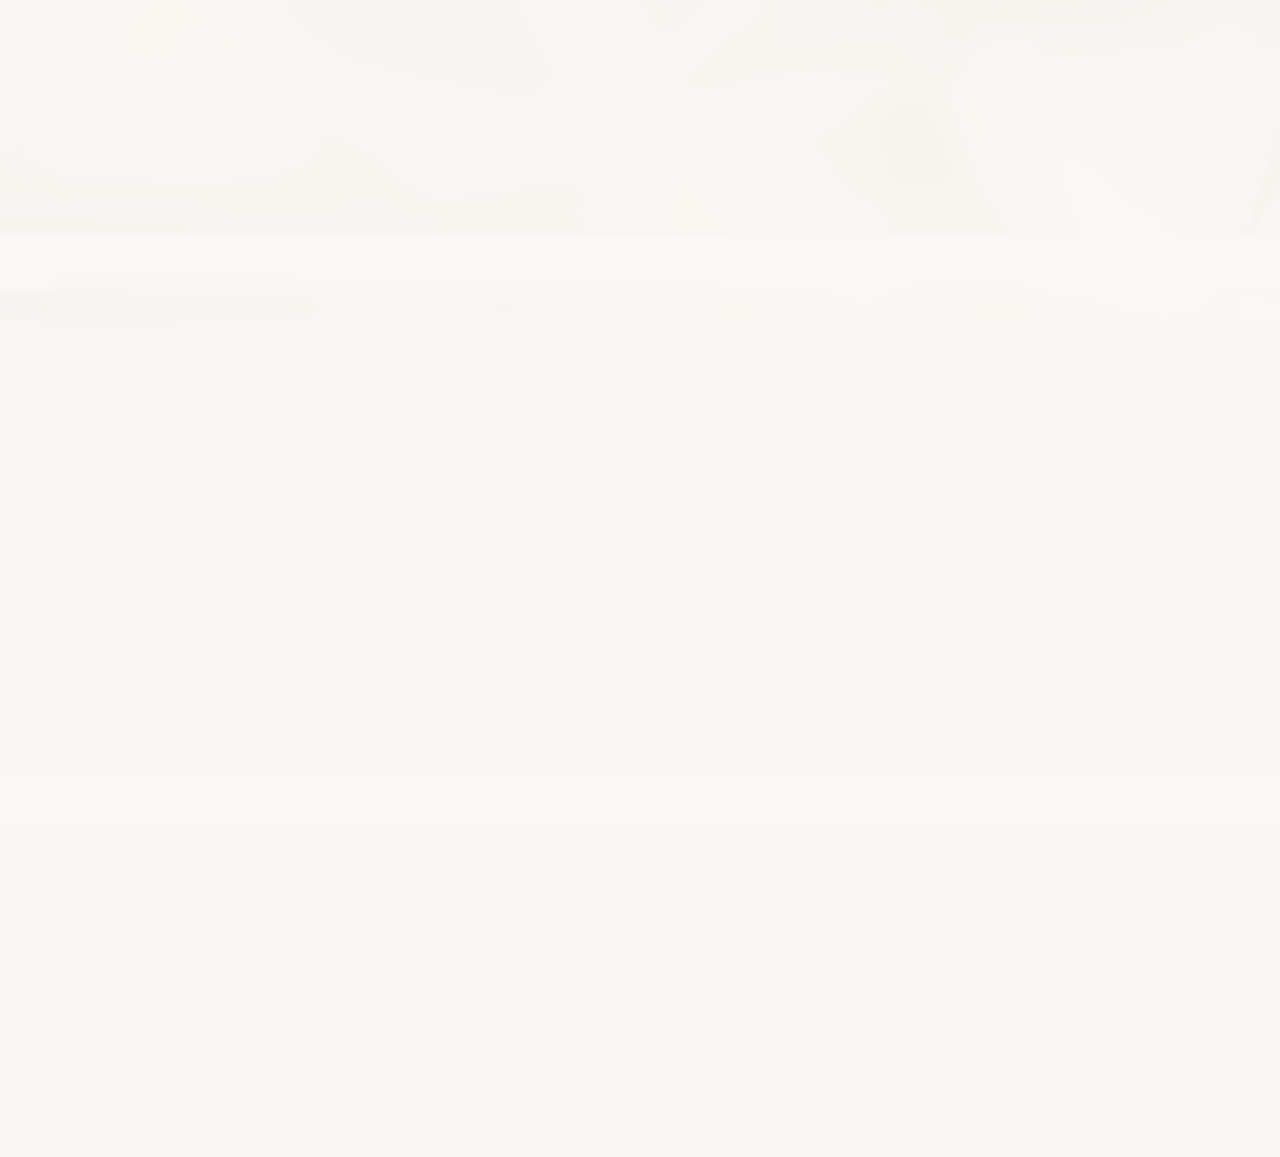
==== commit e2c295e8: "Update claims status number to 58, set timer to 72 hours, and use rich scent front images on 3D flip" ====
--- a/order.html
+++ b/order.html
@@ -36,7 +36,7 @@
         <!-- Left Side: Status Tag and Perfume Image -->
         <div class="order-left-column">
           <div class="preorder-status-tag">
-            CHỈ CÒN <span class="black-pill-tag">xx</span> CHẠM
+            CHỈ CÒN <span class="status-number">58</span> CHẠM
           </div>
           <div class="preorder-img-wrapper">
             <img src="assets/page_2_img_1.jpeg" class="preorder-img" alt="Toouch Perfume Pre-order 20%">
--- a/style.css
+++ b/style.css
@@ -324,23 +324,23 @@
   border: none;
 }
 
-/* Front Side: Perfume Bottle with Warm Grey Background */
+/* Front Side: Scent Graphic Card */
 .flip-card-front {
-  background-color: #b0a498;
-  display: flex;
-  justify-content: center;
-  align-items: center;
-  padding: 30px;
-  box-shadow: inset 0 0 20px rgba(0,0,0,0.06);
-}
-
-.flip-card-front .bottle-img {
-  width: 100%;
-  height: auto;
-  max-height: 220px;
-  object-fit: contain;
-  filter: drop-shadow(0 10px 15px rgba(0,0,0,0.18));
+  background-color: transparent;
+  display: block;
+  padding: 0;
+  overflow: hidden;
+}
+
+.flip-card-front .card-front-img {
+  width: 100%;
+  height: 100%;
+  object-fit: cover;
   transition: transform 0.4s ease;
+}
+
+.flip-card:hover .flip-card-front .card-front-img {
+  transform: scale(1.05);
 }
 
 .flip-card:hover .flip-card-front .bottle-img {
@@ -458,18 +458,13 @@
   text-transform: uppercase;
 }
 
-.black-pill-tag {
-  background-color: #000;
-  color: #fff;
-  border-radius: 50px;
-  padding: 3px 22px;
-  font-weight: 600;
-  font-size: 26px;
-  display: inline-flex;
-  justify-content: center;
-  align-items: center;
-  min-width: 80px;
-  height: 44px;
+.status-number {
+  font-weight: 800;
+  font-size: 54px;
+  color: #000;
+  margin: 0 8px;
+  font-family: var(--font-main);
+  line-height: 1;
 }
 
 .preorder-img-wrapper {
@@ -845,10 +840,8 @@
     font-size: 22px;
   }
   
-  .black-pill-tag {
-    font-size: 20px;
-    min-width: 60px;
-    height: 36px;
+  .status-number {
+    font-size: 36px;
   }
 
   .countdown-timer {
